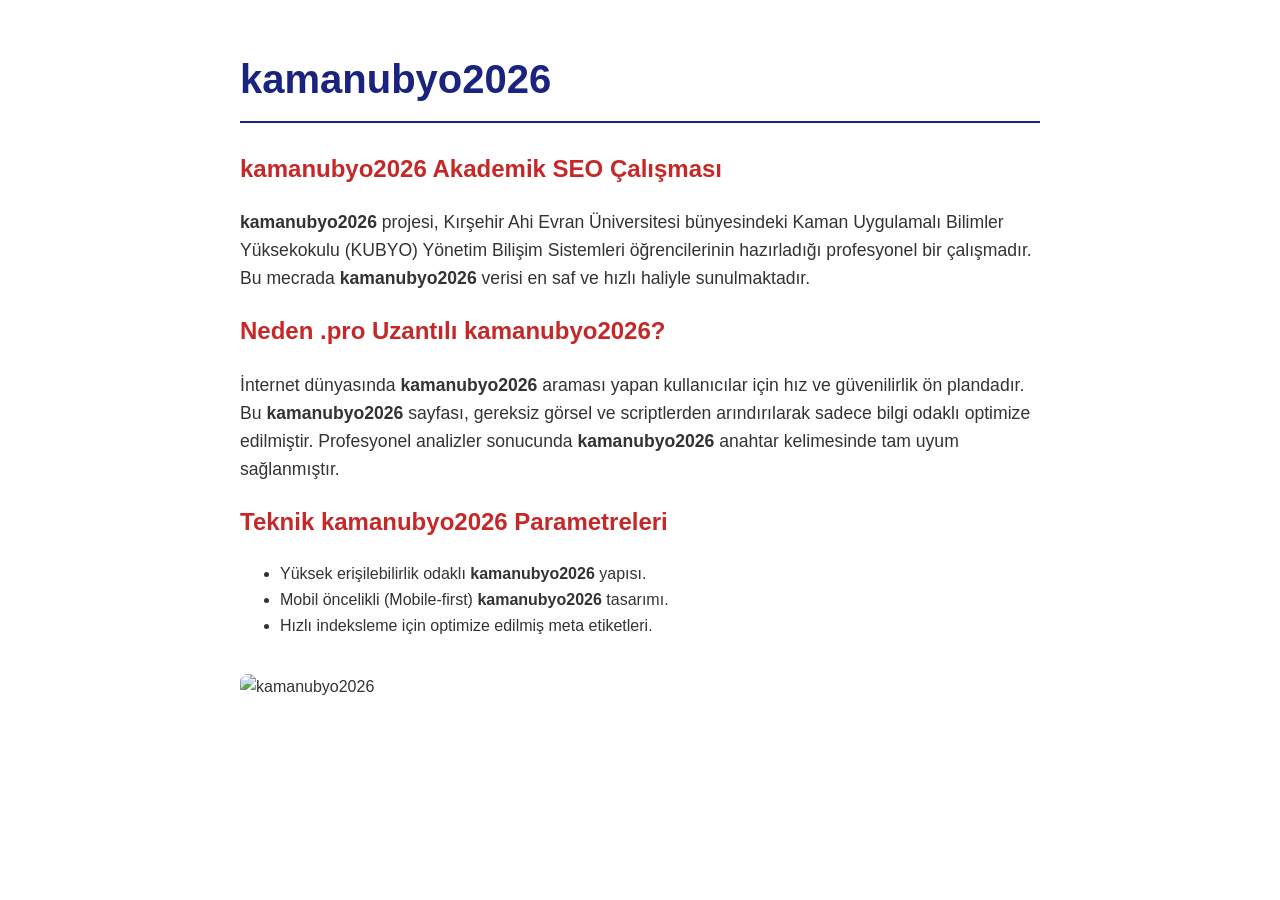
==== index.html @ 08118a64 "Revise kamanubyo2026 HTML for SEO improvements Updated the content and styling of the kamanubyo2026 " ====
<!DOCTYPE html>
<html lang="tr">
<head>
    <meta charset="UTF-8">
    <meta name="viewport" content="width=device-width, initial-scale=1.0">
    <title>kamanubyo2026 - KUBYO Profesyonel SEO</title>
    <meta name="description" content="kamanubyo2026 aramasında en optimize ve en güncel sonuç. Kaman Uygulamalı Bilimler Yüksekokulu YBS kamanubyo2026 akademik projesi.">
    <meta name="keywords" content="kamanubyo2026, kaman ubyo, kamanubyo2026 pro, YBS SEO kamanubyo2026">
    <meta name="author" content="Derya [Yengenin Soyadı]"> 
    
    <style>
        body { font-family: 'Segoe UI', Tahoma, Geneva, Verdana, sans-serif; line-height: 1.6; padding: 20px; max-width: 800px; margin: 0 auto; color: #333; }
        h1 { color: #1a237e; font-size: 2.5rem; border-bottom: 2px solid #1a237e; padding-bottom: 10px;}
        h2 { color: #c62828; } /* Renkleri senin siteden farklı yaptık ki Google 'farklı site' desin */
        p { font-size: 1.1rem; margin-bottom: 20px; }
        .highlight { font-weight: bold; color: #1565c0; }
    </style>
</head>
<body>

    <h1>kamanubyo2026</h1>
    
    <h2>kamanubyo2026 Akademik SEO Çalışması</h2>
    <p><strong>kamanubyo2026</strong> projesi, Kırşehir Ahi Evran Üniversitesi bünyesindeki Kaman Uygulamalı Bilimler Yüksekokulu (KUBYO) Yönetim Bilişim Sistemleri öğrencilerinin hazırladığı profesyonel bir çalışmadır. Bu mecrada <strong>kamanubyo2026</strong> verisi en saf ve hızlı haliyle sunulmaktadır.</p>
    
    <h2>Neden .pro Uzantılı kamanubyo2026?</h2>
    <p>İnternet dünyasında <strong>kamanubyo2026</strong> araması yapan kullanıcılar için hız ve güvenilirlik ön plandadır. Bu <strong>kamanubyo2026</strong> sayfası, gereksiz görsel ve scriptlerden arındırılarak sadece bilgi odaklı optimize edilmiştir. Profesyonel analizler sonucunda <strong>kamanubyo2026</strong> anahtar kelimesinde tam uyum sağlanmıştır.</p>

    <h2>Teknik kamanubyo2026 Parametreleri</h2>
    <ul>
        <li>Yüksek erişilebilirlik odaklı <strong>kamanubyo2026</strong> yapısı.</li>
        <li>Mobil öncelikli (Mobile-first) <strong>kamanubyo2026</strong> tasarımı.</li>
        <li>Hızlı indeksleme için optimize edilmiş meta etiketleri.</li>
    </ul>

    <img src="https://via.placeholder.com/800x400?text=kamanubyo2026+PRO+SEO+Project" alt="kamanubyo2026" style="width: 100%; border-radius: 8px; margin-top: 20px;">

</body>
</html>
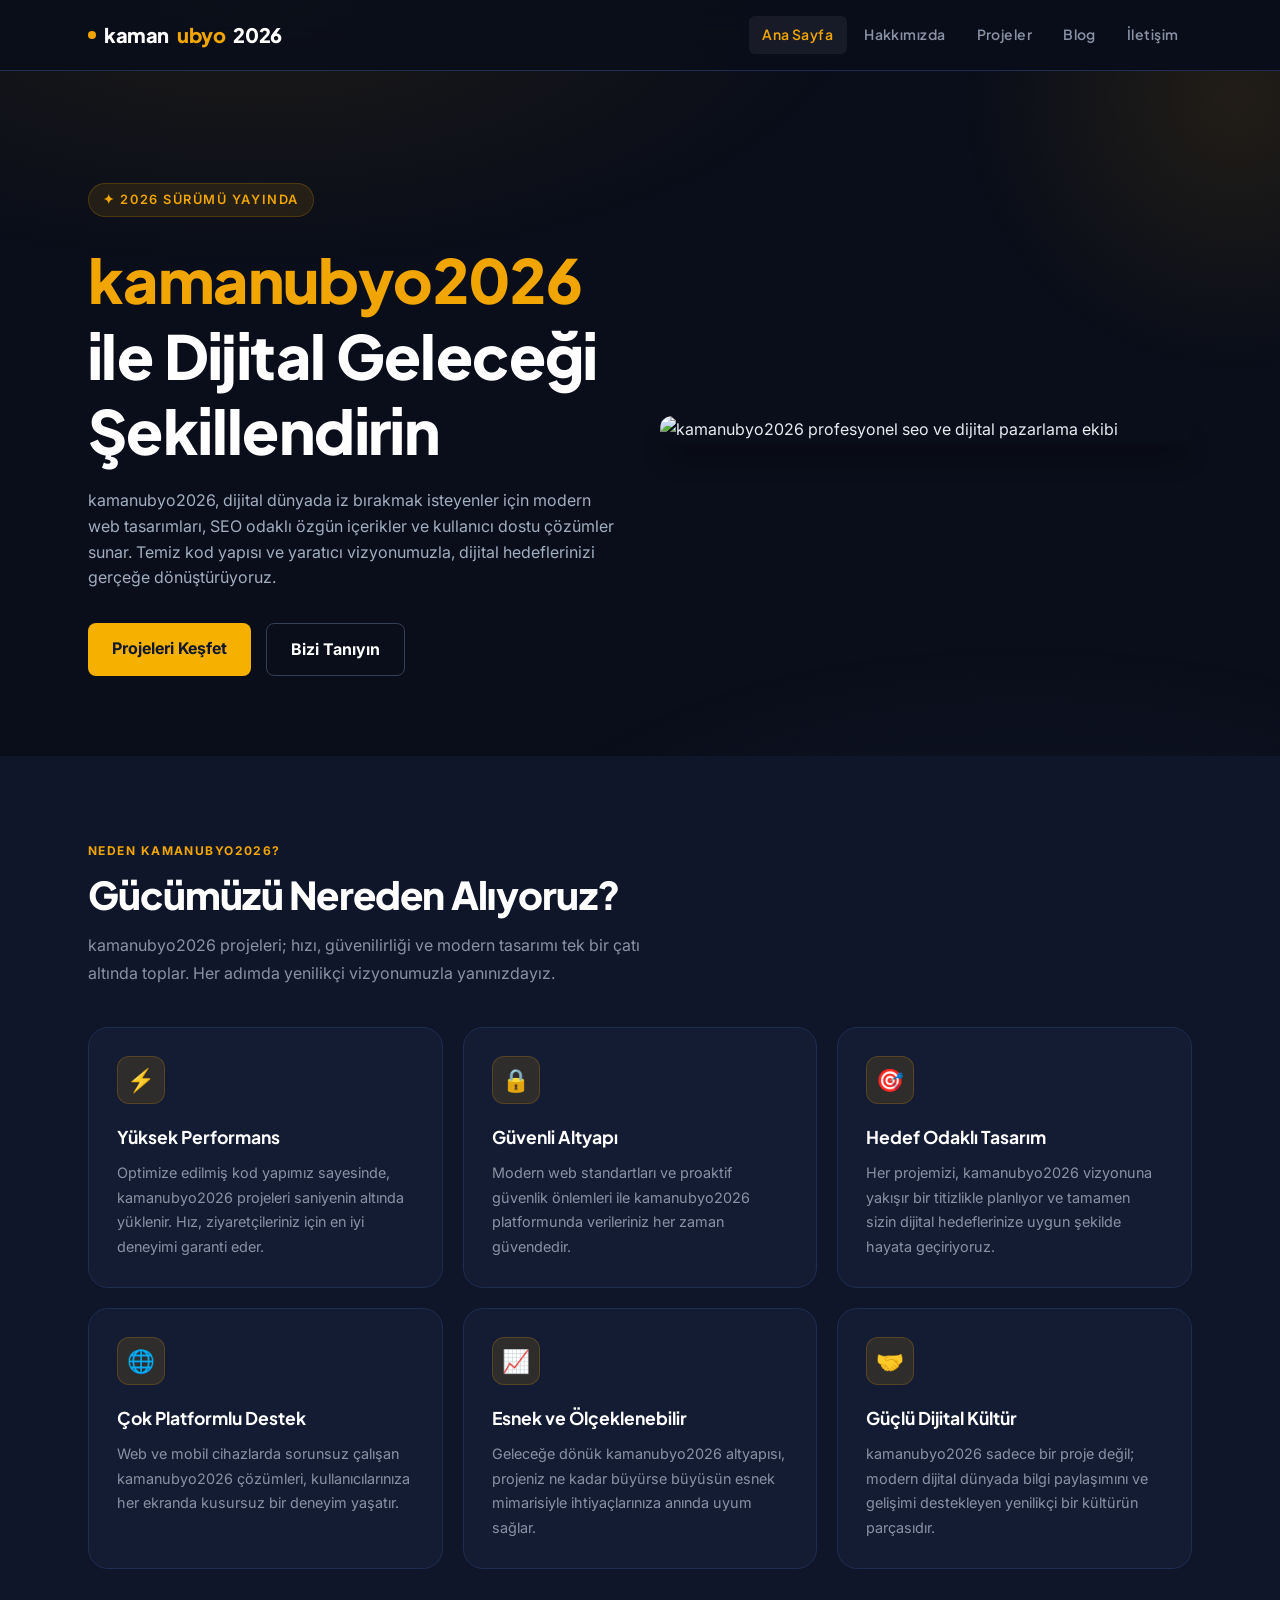
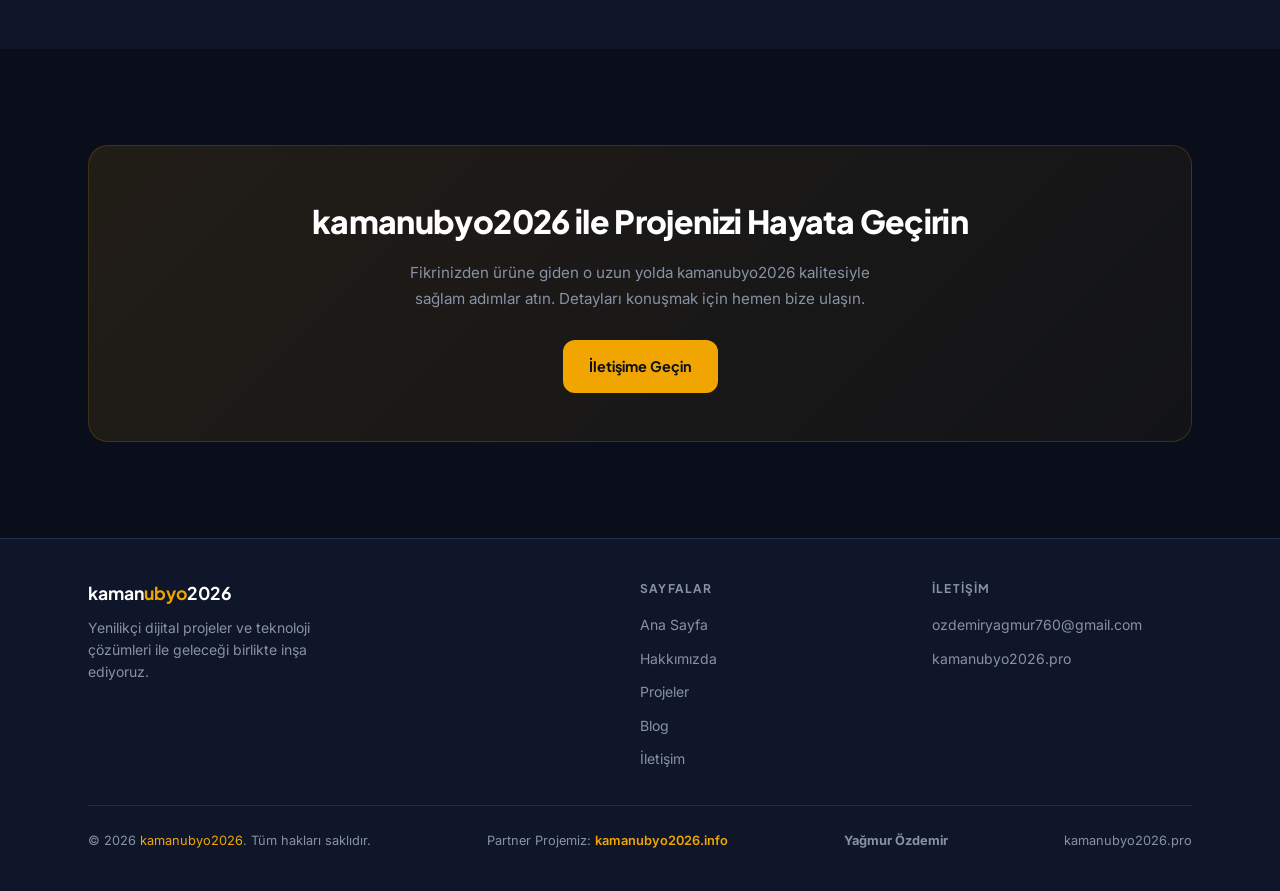
==== commit b4029be7: "Add files via upload" ====
--- a/index.html
+++ b/index.html
@@ -1,39 +1,291 @@
-<!DOCTYPE html>
-<html lang="tr">
-<head>
-    <meta charset="UTF-8">
-    <meta name="viewport" content="width=device-width, initial-scale=1.0">
-    <title>kamanubyo2026 - KUBYO Profesyonel SEO</title>
-    <meta name="description" content="kamanubyo2026 aramasında en optimize ve en güncel sonuç. Kaman Uygulamalı Bilimler Yüksekokulu YBS kamanubyo2026 akademik projesi.">
-    <meta name="keywords" content="kamanubyo2026, kaman ubyo, kamanubyo2026 pro, YBS SEO kamanubyo2026">
-    <meta name="author" content="Derya [Yengenin Soyadı]"> 
-    
-    <style>
-        body { font-family: 'Segoe UI', Tahoma, Geneva, Verdana, sans-serif; line-height: 1.6; padding: 20px; max-width: 800px; margin: 0 auto; color: #333; }
-        h1 { color: #1a237e; font-size: 2.5rem; border-bottom: 2px solid #1a237e; padding-bottom: 10px;}
-        h2 { color: #c62828; } /* Renkleri senin siteden farklı yaptık ki Google 'farklı site' desin */
-        p { font-size: 1.1rem; margin-bottom: 20px; }
-        .highlight { font-weight: bold; color: #1565c0; }
-    </style>
-</head>
-<body>
-
-    <h1>kamanubyo2026</h1>
-    
-    <h2>kamanubyo2026 Akademik SEO Çalışması</h2>
-    <p><strong>kamanubyo2026</strong> projesi, Kırşehir Ahi Evran Üniversitesi bünyesindeki Kaman Uygulamalı Bilimler Yüksekokulu (KUBYO) Yönetim Bilişim Sistemleri öğrencilerinin hazırladığı profesyonel bir çalışmadır. Bu mecrada <strong>kamanubyo2026</strong> verisi en saf ve hızlı haliyle sunulmaktadır.</p>
-    
-    <h2>Neden .pro Uzantılı kamanubyo2026?</h2>
-    <p>İnternet dünyasında <strong>kamanubyo2026</strong> araması yapan kullanıcılar için hız ve güvenilirlik ön plandadır. Bu <strong>kamanubyo2026</strong> sayfası, gereksiz görsel ve scriptlerden arındırılarak sadece bilgi odaklı optimize edilmiştir. Profesyonel analizler sonucunda <strong>kamanubyo2026</strong> anahtar kelimesinde tam uyum sağlanmıştır.</p>
-
-    <h2>Teknik kamanubyo2026 Parametreleri</h2>
-    <ul>
-        <li>Yüksek erişilebilirlik odaklı <strong>kamanubyo2026</strong> yapısı.</li>
-        <li>Mobil öncelikli (Mobile-first) <strong>kamanubyo2026</strong> tasarımı.</li>
-        <li>Hızlı indeksleme için optimize edilmiş meta etiketleri.</li>
-    </ul>
-
-    <img src="https://via.placeholder.com/800x400?text=kamanubyo2026+PRO+SEO+Project" alt="kamanubyo2026" style="width: 100%; border-radius: 8px; margin-top: 20px;">
-
-</body>
-</html>
+<!DOCTYPE html>
+<html lang="tr" dir="ltr">
+<head>
+  <meta charset="UTF-8" />
+  <meta name="viewport" content="width=device-width, initial-scale=1.0" />
+
+  <title>kamanubyo2026 | Yenilikçi Dijital Projeler ve Çözümler</title>
+  <meta name="description" content="kamanubyo2026, dijital dünyada fark yaratmak isteyenler için modern web çözümleri, yaratıcı içerikler ve yenilikçi projeler geliştiren bir platformdur." />
+  <meta name="keywords" content="kamanubyo2026, dijital projeler, teknoloji, web çözümleri, yaratıcı içerik" />
+  <meta name="author" content="kamanubyo2026" />
+  <meta name="robots" content="index, follow, max-snippet:-1, max-image-preview:large, max-video-preview:-1" />
+
+  <link rel="canonical" href="https://kamanubyo2026.pro/" />
+
+  <meta property="og:type" content="website" />
+  <meta property="og:title" content="kamanubyo2026 | Yenilikçi Dijital Projeler ve Çözümler" />
+  <meta property="og:description" content="kamanubyo2026 ile modern web tasarımlarını ve teknoloji odaklı dijital çözümleri keşfedin." />
+  <meta property="og:url" content="https://kamanubyo2026.pro/" />
+  <meta property="og:site_name" content="kamanubyo2026" />
+  <meta property="og:locale" content="tr_TR" />
+  <meta property="og:image" content="https://kamanubyo2026.pro/og-image.png" />
+  <meta property="og:image:width" content="1200" />
+  <meta property="og:image:height" content="630" />
+  <meta property="og:image:alt" content="kamanubyo2026 platform görseli" />
+
+  <meta name="twitter:card" content="summary_large_image" />
+  <meta name="twitter:title" content="kamanubyo2026 | Yenilikçi Dijital Projeler" />
+  <meta name="twitter:description" content="kamanubyo2026 ile dijital dünyadaki hedeflerinizi gerçeğe dönüştürün." />
+  <meta name="twitter:image" content="https://kamanubyo2026.pro/og-image.png" />
+
+  <link rel="preconnect" href="https://fonts.googleapis.com" />
+  <link rel="preconnect" href="https://fonts.gstatic.com" crossorigin />
+
+  <link rel="icon" type="image/svg+xml" href="data:image/svg+xml,%3Csvg xmlns='http://www.w3.org/2000/svg' viewBox='0 0 32 32'%3E%3Crect width='32' height='32' rx='6' fill='%23f0a500'/%3E%3Ctext x='16' y='22' text-anchor='middle' font-family='sans-serif' font-weight='800' font-size='16' fill='%230a0e1a'%3EK%3C/text%3E%3C/svg%3E" />
+
+  <link rel="stylesheet" href="style.css" />
+
+  <script type="application/ld+json">
+  {
+    "@context": "https://schema.org",
+    "@graph": [
+      {
+        "@type": "WebSite",
+        "@id": "https://kamanubyo2026.pro/#website",
+        "url": "https://kamanubyo2026.pro/",
+        "name": "kamanubyo2026",
+        "description": "kamanubyo2026 — Yenilikçi dijital projeler ve teknoloji çözümleri platformu.",
+        "inLanguage": "tr-TR",
+        "potentialAction": {
+          "@type": "SearchAction",
+          "target": {
+            "@type": "EntryPoint",
+            "urlTemplate": "https://kamanubyo2026.pro/?q={search_term_string}"
+          },
+          "query-input": "required name=search_term_string"
+        }
+      },
+      {
+        "@type": "Organization",
+        "@id": "https://kamanubyo2026.pro/#organization",
+        "name": "kamanubyo2026",
+        "url": "https://kamanubyo2026.pro/",
+        "logo": {
+          "@type": "ImageObject",
+          "url": "https://kamanubyo2026.pro/logo.png",
+          "width": 400,
+          "height": 400
+        },
+        "description": "kamanubyo2026 dijital projeler ve yenilikçi teknoloji çözümleri alanında faaliyet göstermektedir.",
+        "foundingDate": "2026",
+        "sameAs": [
+          "https://twitter.com/kamanubyo2026",
+          "https://github.com/kamanubyo2026"
+        ],
+        "contactPoint": {
+          "@type": "ContactPoint",
+          "contactType": "customer service",
+          "email": "ozdemiryagmur760@gmail.com",
+          "availableLanguage": "Turkish"
+        }
+      },
+      {
+        "@type": "WebPage",
+        "@id": "https://kamanubyo2026.pro/#webpage",
+        "url": "https://kamanubyo2026.pro/",
+        "name": "kamanubyo2026 | Yenilikçi Dijital Projeler ve Çözümler",
+        "isPartOf": { "@id": "https://kamanubyo2026.pro/#website" },
+        "about": { "@id": "https://kamanubyo2026.pro/#organization" },
+        "description": "kamanubyo2026 ana sayfası — Dijital dönüşüm, yaratıcı içerik ve yenilikçi çözümler.",
+        "breadcrumb": {
+          "@type": "BreadcrumbList",
+          "itemListElement": [
+            {
+              "@type": "ListItem",
+              "position": 1,
+              "name": "Ana Sayfa",
+              "item": "https://kamanubyo2026.pro/"
+            }
+          ]
+        }
+      }
+    ]
+  }
+  </script>
+</head>
+<body>
+  <div class="geo-bg" aria-hidden="true"></div>
+
+  <a class="skip-link" href="#main-content">İçeriğe geç</a>
+
+  <header class="site-header" role="banner">
+    <div class="container">
+      <div class="header-inner">
+        <a href="index.html" class="site-logo" aria-label="kamanubyo2026 ana sayfasına dön">
+          <span class="logo-dot" aria-hidden="true"></span>
+          kaman<span>ubyo</span>2026
+        </a>
+
+        <button class="nav-toggle" aria-controls="primary-nav" aria-expanded="false" aria-label="Menüyü aç">
+          <span aria-hidden="true"></span>
+          <span aria-hidden="true"></span>
+          <span aria-hidden="true"></span>
+        </button>
+
+        <nav id="primary-nav" class="site-nav" role="navigation" aria-label="Ana navigasyon">
+          <a href="index.html"       class="nav-link" aria-current="page">Ana Sayfa</a>
+          <a href="hakkimizda.html"  class="nav-link">Hakkımızda</a>
+          <a href="projeler.html"    class="nav-link">Projeler</a>
+          <a href="blog.html" class="nav-link">Blog</a>
+          <a href="iletisim.html"    class="nav-link">İletişim</a>
+        </nav>
+      </div>
+    </div>
+  </header>
+
+  <main id="main-content">
+
+    <section class="hero" aria-labelledby="hero-title">
+      <div class="container">
+        
+        <div style="display: grid; grid-template-columns: repeat(auto-fit, minmax(300px, 1fr)); gap: 40px; align-items: center;">
+          
+          <div style="width: 100%; overflow: hidden;">
+            <p class="hero-eyebrow" aria-label="Versiyon etiketi">✦ 2026 Sürümü Yayında</p>
+            
+            <h1 class="hero-title" id="hero-title" style="word-wrap: break-word;">
+              <span class="accent">kamanubyo2026</span> ile Dijital Geleceği Şekillendirin
+            </h1>
+            
+            <p style="color: #a0aec0; line-height: 1.6; margin-bottom: 2rem;">
+              kamanubyo2026, dijital dünyada iz bırakmak isteyenler için modern web tasarımları, SEO odaklı özgün içerikler ve kullanıcı dostu çözümler sunar. Temiz kod yapısı ve yaratıcı vizyonumuzla, dijital hedeflerinizi gerçeğe dönüştürüyoruz.
+            </p>
+            
+            <div style="display: flex; gap: 15px; flex-wrap: wrap;">
+              <a href="projeler.html" style="background-color: #f5b000; color: #0f172a; padding: 12px 24px; border-radius: 8px; text-decoration: none; font-weight: bold;">Projeleri Keşfet</a>
+              <a href="hakkimizda.html" style="background-color: transparent; color: #fff; padding: 12px 24px; border-radius: 8px; border: 1px solid #334155; text-decoration: none; font-weight: bold;">Bizi Tanıyın</a>
+            </div>
+          </div>
+
+          <div style="width: 100%;">
+            <img src="https://images.unsplash.com/photo-1522071820081-009f0129c71c?auto=format&fit=crop&w=800&q=80" alt="kamanubyo2026 profesyonel seo ve dijital pazarlama ekibi" style="width: 100%; max-width: 600px; height: auto; border-radius: 12px; box-shadow: 0 20px 25px -5px rgba(0,0,0,0.3); display: block; margin-left: auto;">
+          </div>
+
+        </div> </div>
+    </section>
+
+    <section class="section section-alt" aria-labelledby="features-title">
+      <div class="container">
+        <header class="section-header">
+          <p class="section-tag">Neden kamanubyo2026?</p>
+          <h2 class="section-title" id="features-title">Gücümüzü Nereden Alıyoruz?</h2>
+          <p class="section-lead">
+            kamanubyo2026 projeleri; hızı, güvenilirliği ve modern tasarımı tek bir çatı altında toplar. Her adımda yenilikçi vizyonumuzla yanınızdayız.
+          </p>
+        </header>
+
+        <div class="cards-grid" role="list">
+          <article class="card" role="listitem">
+            <div class="card-icon" aria-hidden="true">⚡</div>
+            <h3 class="card-title">Yüksek Performans</h3>
+            <p class="card-text">
+              Optimize edilmiş kod yapımız sayesinde, kamanubyo2026 projeleri saniyenin altında yüklenir. Hız, ziyaretçileriniz için en iyi deneyimi garanti eder.
+            </p>
+          </article>
+
+          <article class="card" role="listitem">
+            <div class="card-icon" aria-hidden="true">🔒</div>
+            <h3 class="card-title">Güvenli Altyapı</h3>
+            <p class="card-text">
+              Modern web standartları ve proaktif güvenlik önlemleri ile kamanubyo2026 platformunda verileriniz her zaman güvendedir.
+            </p>
+          </article>
+
+          <article class="card" role="listitem">
+            <div class="card-icon" aria-hidden="true">🎯</div>
+            <h3 class="card-title">Hedef Odaklı Tasarım</h3>
+            <p class="card-text">
+              Her projemizi, kamanubyo2026 vizyonuna yakışır bir titizlikle planlıyor ve tamamen sizin dijital hedeflerinize uygun şekilde hayata geçiriyoruz.
+            </p>
+          </article>
+
+          <article class="card" role="listitem">
+            <div class="card-icon" aria-hidden="true">🌐</div>
+            <h3 class="card-title">Çok Platformlu Destek</h3>
+            <p class="card-text">
+              Web ve mobil cihazlarda sorunsuz çalışan kamanubyo2026 çözümleri, kullanıcılarınıza her ekranda kusursuz bir deneyim yaşatır.
+            </p>
+          </article>
+
+          <article class="card" role="listitem">
+            <div class="card-icon" aria-hidden="true">📈</div>
+            <h3 class="card-title">Esnek ve Ölçeklenebilir</h3>
+            <p class="card-text">
+              Geleceğe dönük kamanubyo2026 altyapısı, projeniz ne kadar büyürse büyüsün esnek mimarisiyle ihtiyaçlarınıza anında uyum sağlar.
+            </p>
+          </article>
+
+          <article class="card" role="listitem">
+            <div class="card-icon" aria-hidden="true">🤝</div>
+            <h3 class="card-title">Güçlü Dijital Kültür</h3>
+            <p class="card-text">
+              kamanubyo2026 sadece bir proje değil; modern dijital dünyada bilgi paylaşımını ve gelişimi destekleyen yenilikçi bir kültürün parçasıdır.
+            </p>
+          </article>
+        </div>
+      </div>
+    </section>
+
+    <section class="section" aria-labelledby="cta-home-title">
+      <div class="container">
+        <div class="cta-section">
+          <h2 class="cta-title" id="cta-home-title">kamanubyo2026 ile Projenizi Hayata Geçirin</h2>
+          <p class="cta-text">
+            Fikrinizden ürüne giden o uzun yolda kamanubyo2026 kalitesiyle sağlam adımlar atın. Detayları konuşmak için hemen bize ulaşın.
+          </p>
+          <a href="iletisim.html" class="btn btn-primary">İletişime Geçin</a>
+        </div>
+      </div>
+    </section>
+
+  </main>
+
+  <footer class="site-footer" role="contentinfo">
+    <div class="container">
+      <div class="footer-inner">
+        <div>
+          <p class="footer-brand">kaman<span>ubyo</span>2026</p>
+          <p class="footer-desc">
+            Yenilikçi dijital projeler ve teknoloji çözümleri ile geleceği birlikte inşa ediyoruz.
+          </p>
+        </div>
+        <nav aria-label="Footer navigasyonu">
+          <p class="footer-nav-title">Sayfalar</p>
+          <ul class="footer-nav-list">
+            <li><a href="index.html">Ana Sayfa</a></li>
+            <li><a href="hakkimizda.html">Hakkımızda</a></li>
+            <li><a href="projeler.html">Projeler</a></li>
+            <li><a href="blog.html">Blog</a></li>
+            <li><a href="iletisim.html">İletişim</a></li>
+          </ul>
+        </nav>
+        <div>
+          <p class="footer-nav-title">İletişim</p>
+          <ul class="footer-nav-list">
+            <li><a href="mailto:ozdemiryagmur760@gmail.com">ozdemiryagmur760@gmail.com</a></li>
+            <li><a href="https://kamanubyo2026.pro">kamanubyo2026.pro</a></li>
+          </ul>
+        </div>
+      </div>
+      <div class="footer-bottom">
+        <p>© 2026 <a href="index.html">kamanubyo2026</a>. Tüm hakları saklıdır.</p>
+        <p style="font-size: 0.8rem;">
+          Partner Projemiz: <a href="https://www.kamanubyo2026.info" target="_blank" rel="noopener noreferrer" style="color: var(--color-accent); font-weight: 600;">kamanubyo2026.info</a>
+        </p>
+        <p><strong>Yağmur Özdemir</strong></p>
+        <p>kamanubyo2026.pro</p>
+      </div>
+    </div>
+  </footer>
+
+  <script>
+    // Mobile nav toggle
+    const toggle = document.querySelector('.nav-toggle');
+    const nav    = document.querySelector('.site-nav');
+    toggle.addEventListener('click', () => {
+      const open = nav.classList.toggle('open');
+      toggle.setAttribute('aria-expanded', open);
+    });
+  </script>
+</body>
+</html>
--- a/style.css
+++ b/style.css
@@ -0,0 +1,1013 @@
+/* ============================================================
+   kamanubyo2026.pro — Premium Global Stylesheet
+   Mobile-First | CSS Grid + Flexbox | Google Web Vitals Opt.
+   ============================================================ */
+
+/* ── Google Fonts (preconnect for performance) ── */
+/* Eski ezik fontu sildik, yerine premium Plus Jakarta Sans ve Inter'i ekledik */
+@import url('https://fonts.googleapis.com/css2?family=Inter:wght@400;500;600&family=Plus+Jakarta+Sans:wght@500;700;800&display=swap');
+
+/* ── CSS Custom Properties ── */
+:root {
+  --color-bg:         #0a0e1a;
+  --color-bg-alt:     #0f1629;
+  --color-bg-card:    #141c33;
+  --color-accent:     #f0a500;
+  --color-accent-dim: #c4840a;
+  --color-text:       #e8eaf0;
+  --color-text-muted: #8892a4;
+  --color-border:     #1e2d50;
+  --color-white:      #ffffff;
+
+  /* Yeni Keskin Fontlar */
+  --font-display: 'Plus Jakarta Sans', sans-serif;
+  --font-body:    'Inter', sans-serif;
+
+  --radius-sm:  6px;
+  --radius-md:  12px;
+  --radius-lg:  20px;
+
+  --shadow-card: 0 8px 32px rgba(0,0,0,.5);
+  --shadow-glow: 0 0 28px rgba(240,165,0,.25);
+
+  --transition: 0.3s cubic-bezier(0.25, 0.8, 0.25, 1);
+
+  --max-width:   1200px;
+  --padding-x:   1.25rem;
+}
+
+/* ── Custom Scrollbar (Premium Detay) ── */
+::-webkit-scrollbar {
+  width: 10px;
+}
+::-webkit-scrollbar-track {
+  background: var(--color-bg);
+}
+::-webkit-scrollbar-thumb {
+  background: var(--color-border);
+  border-radius: 5px;
+}
+::-webkit-scrollbar-thumb:hover {
+  background: var(--color-accent-dim);
+}
+
+/* ── Custom Text Selection (Premium Detay) ── */
+::selection {
+  background: var(--color-accent);
+  color: var(--color-bg);
+}
+
+/* ── Reset & Base ── */
+*, *::before, *::after { box-sizing: border-box; margin: 0; padding: 0; }
+
+html {
+  scroll-behavior: smooth;
+  -webkit-text-size-adjust: 100%;
+  font-size: 16px;
+}
+
+body {
+  font-family: var(--font-body);
+  background-color: var(--color-bg);
+  color: var(--color-text);
+  line-height: 1.7;
+  min-height: 100vh;
+  display: flex;
+  flex-direction: column;
+  overflow-x: hidden;
+}
+
+img, video, svg { max-width: 100%; display: block; }
+a { color: inherit; text-decoration: none; }
+ul, ol { list-style: none; }
+
+/* ── Focus Visible (a11y) ── */
+:focus-visible {
+  outline: 2px solid var(--color-accent);
+  outline-offset: 3px;
+  border-radius: var(--radius-sm);
+}
+
+/* ── Skip Link (a11y) ── */
+.skip-link {
+  position: absolute;
+  top: -100%;
+  left: 1rem;
+  background: var(--color-accent);
+  color: var(--color-bg);
+  padding: .5rem 1rem;
+  border-radius: 0 0 var(--radius-sm) var(--radius-sm);
+  font-weight: 700;
+  z-index: 9999;
+  transition: top var(--transition);
+}
+.skip-link:focus { top: 0; }
+
+/* ── Container ── */
+.container {
+  width: 100%;
+  max-width: var(--max-width);
+  margin-inline: auto;
+  padding-inline: var(--padding-x);
+}
+
+/* ── Geometric background pattern (Nefes Alan Animasyon) ── */
+.geo-bg {
+  position: fixed;
+  inset: 0;
+  z-index: -1;
+  background:
+    radial-gradient(ellipse 80% 50% at 20% 0%, rgba(240,165,0,.08) 0%, transparent 60%),
+    radial-gradient(ellipse 60% 40% at 80% 100%, rgba(15,22,41,.95) 0%, transparent 70%);
+  pointer-events: none;
+  animation: bgShift 20s ease-in-out infinite alternate;
+}
+@keyframes bgShift {
+  0% { transform: scale(1); opacity: 0.8; }
+  100% { transform: scale(1.05); opacity: 1; }
+}
+
+/* ============================================================
+   HEADER & NAV
+   ============================================================ */
+.site-header {
+  position: sticky;
+  top: 0;
+  z-index: 100;
+  background: rgba(10,14,26,.88);
+  backdrop-filter: blur(16px) saturate(1.5);
+  -webkit-backdrop-filter: blur(16px) saturate(1.5);
+  border-bottom: 1px solid var(--color-border);
+}
+
+.header-inner {
+  display: flex;
+  align-items: center;
+  justify-content: space-between;
+  padding-block: 1rem;
+  gap: 1rem;
+}
+
+/* Logo */
+.site-logo {
+  font-family: var(--font-display);
+  font-weight: 800;
+  font-size: 1.25rem;
+  letter-spacing: -.02em;
+  color: var(--color-white);
+  display: flex;
+  align-items: center;
+  gap: .5rem;
+  flex-shrink: 0;
+}
+.site-logo span {
+  color: var(--color-accent);
+}
+.logo-dot {
+  width: 8px;
+  height: 8px;
+  background: var(--color-accent);
+  border-radius: 50%;
+  display: inline-block;
+  animation: pulse 2.4s ease-in-out infinite;
+}
+@keyframes pulse {
+  0%, 100% { transform: scale(1); opacity: 1; box-shadow: 0 0 0 rgba(240,165,0,0); }
+  50% { transform: scale(1.3); opacity: .7; box-shadow: 0 0 10px rgba(240,165,0,.5); }
+}
+
+/* Nav */
+.site-nav {
+  display: flex;
+  align-items: center;
+  gap: .25rem;
+}
+
+.nav-link {
+  font-family: var(--font-display);
+  font-size: .875rem;
+  font-weight: 600;
+  letter-spacing: .03em;
+  color: var(--color-text-muted);
+  padding: .45rem .85rem;
+  border-radius: var(--radius-sm);
+  transition: color var(--transition), background var(--transition);
+}
+.nav-link:hover,
+.nav-link[aria-current="page"] {
+  color: var(--color-white);
+  background: rgba(255,255,255,.06);
+}
+.nav-link[aria-current="page"] {
+  color: var(--color-accent);
+}
+
+/* Mobile nav toggle */
+.nav-toggle {
+  display: none;
+  background: none;
+  border: 1px solid var(--color-border);
+  border-radius: var(--radius-sm);
+  padding: .45rem .6rem;
+  cursor: pointer;
+  color: var(--color-text);
+  flex-direction: column;
+  gap: 4px;
+  align-items: center;
+  justify-content: center;
+}
+.nav-toggle span {
+  display: block;
+  width: 20px;
+  height: 2px;
+  background: currentColor;
+  border-radius: 2px;
+  transition: transform var(--transition), opacity var(--transition);
+}
+
+/* ============================================================
+   FOOTER
+   ============================================================ */
+.site-footer {
+  margin-top: auto;
+  background: var(--color-bg-alt);
+  border-top: 1px solid var(--color-border);
+  padding-block: 2.5rem;
+}
+
+.footer-inner {
+  display: grid;
+  gap: 2rem;
+}
+
+.footer-brand {
+  font-family: var(--font-display);
+  font-weight: 700;
+  font-size: 1.1rem;
+  color: var(--color-white);
+  margin-bottom: .5rem;
+}
+.footer-brand span { color: var(--color-accent); }
+
+.footer-desc {
+  font-size: .875rem;
+  color: var(--color-text-muted);
+  max-width: 28ch;
+  line-height: 1.6;
+}
+
+.footer-nav-title {
+  font-family: var(--font-display);
+  font-size: .75rem;
+  font-weight: 700;
+  letter-spacing: .1em;
+  text-transform: uppercase;
+  color: var(--color-text-muted);
+  margin-bottom: .75rem;
+}
+.footer-nav-list { display: flex; flex-direction: column; gap: .4rem; }
+.footer-nav-list a {
+  font-size: .875rem;
+  color: var(--color-text-muted);
+  transition: color var(--transition);
+}
+.footer-nav-list a:hover { color: var(--color-accent); transform: translateX(3px); display: inline-block; }
+
+.footer-bottom {
+  margin-top: 2rem;
+  padding-top: 1.5rem;
+  border-top: 1px solid var(--color-border);
+  font-size: .8rem;
+  color: var(--color-text-muted);
+  display: flex;
+  flex-wrap: wrap;
+  gap: .5rem;
+  justify-content: space-between;
+  align-items: center;
+}
+.footer-bottom a {
+  color: var(--color-accent);
+  transition: opacity var(--transition);
+}
+.footer-bottom a:hover { opacity: .75; }
+
+/* ============================================================
+   HERO — INDEX
+   ============================================================ */
+.hero {
+  padding-block: 5rem 4rem;
+  position: relative;
+  overflow: hidden;
+}
+.hero::before {
+  content: '';
+  position: absolute;
+  top: -40%;
+  right: -20%;
+  width: 600px;
+  height: 600px;
+  background: radial-gradient(circle, rgba(240,165,0,.1) 0%, transparent 65%);
+  pointer-events: none;
+}
+
+.hero-eyebrow {
+  display: inline-flex;
+  align-items: center;
+  gap: .5rem;
+  font-size: .8rem;
+  font-weight: 600;
+  letter-spacing: .12em;
+  text-transform: uppercase;
+  color: var(--color-accent);
+  background: rgba(240,165,0,.1);
+  border: 1px solid rgba(240,165,0,.2);
+  border-radius: 999px;
+  padding: .3rem .9rem;
+  margin-bottom: 1.5rem;
+}
+
+.hero-title {
+  font-family: var(--font-display);
+  font-weight: 800;
+  font-size: clamp(2rem, 5vw, 3.8rem); /* Fontu hafif dengeledik */
+  line-height: 1.25; /* Satırlar arası nefes aldı */
+  letter-spacing: -0.01em; /* Harfler birbirinden ayrıldı */
+  color: var(--color-white);
+  max-width: 16ch;
+  margin-bottom: 1.25rem;
+}
+.hero-title .accent { color: var(--color-accent); }
+
+.hero-sub {
+  font-size: 1.1rem;
+  color: var(--color-text-muted);
+  max-width: 52ch;
+  margin-bottom: 2.5rem;
+  line-height: 1.75;
+}
+
+.btn-group { display: flex; flex-wrap: wrap; gap: .75rem; }
+
+.btn {
+  display: inline-flex;
+  align-items: center;
+  gap: .5rem;
+  font-family: var(--font-display);
+  font-size: .9rem;
+  font-weight: 700;
+  padding: .75rem 1.5rem;
+  border-radius: var(--radius-md);
+  border: 2px solid transparent;
+  cursor: pointer;
+  transition: all var(--transition);
+  text-decoration: none;
+  white-space: nowrap;
+}
+.btn-primary {
+  background: var(--color-accent);
+  color: var(--color-bg);
+  border-color: var(--color-accent);
+}
+.btn-primary:hover {
+  background: var(--color-accent-dim);
+  border-color: var(--color-accent-dim);
+  transform: translateY(-3px);
+  box-shadow: var(--shadow-glow);
+}
+.btn-outline {
+  background: transparent;
+  color: var(--color-text);
+  border-color: var(--color-border);
+}
+.btn-outline:hover {
+  border-color: var(--color-accent);
+  color: var(--color-accent);
+  transform: translateY(-3px);
+}
+
+/* Stats bar */
+.stats-bar {
+  display: grid;
+  grid-template-columns: repeat(2, 1fr);
+  gap: 1px;
+  background: var(--color-border);
+  border: 1px solid var(--color-border);
+  border-radius: var(--radius-lg);
+  overflow: hidden;
+  margin-top: 4rem;
+}
+.stat-item {
+  background: var(--color-bg-card);
+  padding: 1.5rem;
+  text-align: center;
+  transition: background var(--transition);
+}
+.stat-item:hover {
+  background: rgba(20, 28, 51, 0.8);
+}
+.stat-number {
+  font-family: var(--font-display);
+  font-weight: 800;
+  font-size: 2rem;
+  color: var(--color-accent);
+  line-height: 1;
+  margin-bottom: .25rem;
+}
+.stat-label {
+  font-size: .8rem;
+  color: var(--color-text-muted);
+  text-transform: uppercase;
+  letter-spacing: .05em;
+}
+
+/* ============================================================
+   SECTION COMMONS
+   ============================================================ */
+.section { padding-block: 4rem; }
+.section-alt { background: var(--color-bg-alt); }
+
+.section-header { margin-bottom: 2.5rem; }
+.section-tag {
+  display: inline-block;
+  font-size: .75rem;
+  font-weight: 700;
+  letter-spacing: .12em;
+  text-transform: uppercase;
+  color: var(--color-accent);
+  margin-bottom: .6rem;
+}
+.section-title {
+  font-family: var(--font-display);
+  font-weight: 800;
+  font-size: clamp(1.6rem, 3.5vw, 2.4rem);
+  line-height: 1.25;
+  letter-spacing: -.02em;
+  color: var(--color-white);
+  margin-bottom: .75rem;
+}
+.section-lead {
+  font-size: 1rem;
+  color: var(--color-text-muted);
+  max-width: 58ch;
+  line-height: 1.75;
+}
+
+/* ============================================================
+   CARDS — GRID
+   ============================================================ */
+.cards-grid {
+  display: grid;
+  gap: 1.25rem;
+}
+
+.card {
+  background: var(--color-bg-card);
+  border: 1px solid var(--color-border);
+  border-radius: var(--radius-lg);
+  padding: 1.75rem;
+  transition: all var(--transition);
+}
+.card:hover {
+  border-color: rgba(240,165,0,.4);
+  transform: translateY(-5px);
+  box-shadow: var(--shadow-card), var(--shadow-glow);
+}
+
+.card-icon {
+  width: 48px;
+  height: 48px;
+  background: rgba(240,165,0,.12);
+  border: 1px solid rgba(240,165,0,.2);
+  border-radius: var(--radius-md);
+  display: flex;
+  align-items: center;
+  justify-content: center;
+  font-size: 1.4rem;
+  margin-bottom: 1.2rem;
+  transition: transform var(--transition);
+}
+.card:hover .card-icon {
+  transform: scale(1.1);
+}
+.card-title {
+  font-family: var(--font-display);
+  font-weight: 700;
+  font-size: 1.1rem;
+  color: var(--color-white);
+  margin-bottom: .5rem;
+}
+.card-text {
+  font-size: .9rem;
+  color: var(--color-text-muted);
+  line-height: 1.7;
+}
+
+/* ============================================================
+   PROJE CARDS
+   ============================================================ */
+.project-card {
+  background: var(--color-bg-card);
+  border: 1px solid var(--color-border);
+  border-radius: var(--radius-lg);
+  overflow: hidden;
+  transition: all var(--transition);
+}
+.project-card:hover {
+  border-color: rgba(240,165,0,.5);
+  transform: translateY(-6px);
+  box-shadow: var(--shadow-card), var(--shadow-glow);
+}
+.project-thumb {
+  height: 160px;
+  background: linear-gradient(135deg, var(--color-bg-alt) 0%, var(--color-border) 100%);
+  display: flex;
+  align-items: center;
+  justify-content: center;
+  font-size: 3rem;
+  position: relative;
+  overflow: hidden;
+  transition: transform var(--transition);
+}
+.project-card:hover .project-thumb {
+  font-size: 3.4rem;
+}
+.project-thumb::after {
+  content: '';
+  position: absolute;
+  inset: 0;
+  background: linear-gradient(to bottom, transparent 50%, rgba(10,14,26,.5));
+}
+.project-body { padding: 1.5rem; }
+.project-tags {
+  display: flex;
+  flex-wrap: wrap;
+  gap: .4rem;
+  margin-bottom: .9rem;
+}
+.tag {
+  font-size: .72rem;
+  font-weight: 600;
+  letter-spacing: .06em;
+  text-transform: uppercase;
+  color: var(--color-accent);
+  background: rgba(240,165,0,.1);
+  border: 1px solid rgba(240,165,0,.2);
+  padding: .2rem .6rem;
+  border-radius: 999px;
+}
+.project-title {
+  font-family: var(--font-display);
+  font-weight: 700;
+  font-size: 1.1rem;
+  color: var(--color-white);
+  margin-bottom: .5rem;
+}
+.project-desc {
+  font-size: .875rem;
+  color: var(--color-text-muted);
+  line-height: 1.65;
+  margin-bottom: 1.25rem;
+}
+.project-link {
+  display: inline-flex;
+  align-items: center;
+  gap: .4rem;
+  font-size: .85rem;
+  font-weight: 600;
+  color: var(--color-accent);
+  transition: gap var(--transition);
+}
+.project-link:hover { gap: .7rem; }
+.project-link::after { content: '→'; }
+
+/* ============================================================
+   ABOUT PAGE
+   ============================================================ */
+.about-grid {
+  display: grid;
+  gap: 2.5rem;
+}
+
+.about-visual {
+  background: var(--color-bg-card);
+  border: 1px solid var(--color-border);
+  border-radius: var(--radius-lg);
+  padding: 2.5rem;
+  display: flex;
+  align-items: center;
+  justify-content: center;
+  min-height: 260px;
+  position: relative;
+  overflow: hidden;
+}
+.about-visual::before {
+  content: '';
+  position: absolute;
+  inset: 0;
+  background:
+    repeating-linear-gradient(
+      90deg,
+      rgba(240,165,0,.03) 0px,
+      rgba(240,165,0,.03) 1px,
+      transparent 1px,
+      transparent 48px
+    ),
+    repeating-linear-gradient(
+      0deg,
+      rgba(240,165,0,.03) 0px,
+      rgba(240,165,0,.03) 1px,
+      transparent 1px,
+      transparent 48px
+    );
+}
+.about-monogram {
+  font-family: var(--font-display);
+  font-weight: 800;
+  font-size: clamp(3rem, 10vw, 6rem);
+  letter-spacing: -.05em;
+  color: transparent;
+  -webkit-text-stroke: 2px rgba(240,165,0,.4);
+  position: relative;
+  z-index: 1;
+  line-height: 1;
+}
+
+.values-list { display: grid; gap: 1rem; }
+.value-item {
+  display: flex;
+  gap: 1rem;
+  align-items: flex-start;
+  transition: transform var(--transition);
+}
+.value-item:hover {
+  transform: translateX(5px);
+}
+.value-icon {
+  flex-shrink: 0;
+  width: 36px;
+  height: 36px;
+  background: rgba(240,165,0,.12);
+  border-radius: var(--radius-sm);
+  display: flex;
+  align-items: center;
+  justify-content: center;
+  font-size: 1rem;
+}
+.value-content h3 {
+  font-family: var(--font-display);
+  font-weight: 700;
+  font-size: .95rem;
+  color: var(--color-white);
+  margin-bottom: .25rem;
+}
+.value-content p {
+  font-size: .875rem;
+  color: var(--color-text-muted);
+  line-height: 1.6;
+}
+
+/* Timeline */
+.timeline { position: relative; padding-left: 1.5rem; }
+.timeline::before {
+  content: '';
+  position: absolute;
+  left: 0;
+  top: .5rem;
+  bottom: .5rem;
+  width: 2px;
+  background: linear-gradient(to bottom, var(--color-accent), transparent);
+  border-radius: 2px;
+}
+.timeline-item {
+  position: relative;
+  padding-left: 1.5rem;
+  margin-bottom: 2rem;
+  transition: transform var(--transition);
+}
+.timeline-item:hover {
+  transform: translateX(5px);
+}
+.timeline-item::before {
+  content: '';
+  position: absolute;
+  left: -1.5rem;
+  top: .5rem;
+  width: 10px;
+  height: 10px;
+  background: var(--color-accent);
+  border-radius: 50%;
+  border: 2px solid var(--color-bg);
+  transition: box-shadow var(--transition);
+}
+.timeline-item:hover::before {
+  box-shadow: 0 0 10px rgba(240,165,0,.6);
+}
+.timeline-year {
+  font-size: .75rem;
+  font-weight: 700;
+  letter-spacing: .1em;
+  text-transform: uppercase;
+  color: var(--color-accent);
+  margin-bottom: .25rem;
+}
+.timeline-title {
+  font-family: var(--font-display);
+  font-weight: 700;
+  font-size: 1rem;
+  color: var(--color-white);
+  margin-bottom: .3rem;
+}
+.timeline-text {
+  font-size: .875rem;
+  color: var(--color-text-muted);
+  line-height: 1.65;
+}
+
+/* ============================================================
+   CONTACT PAGE
+   ============================================================ */
+.contact-grid {
+  display: grid;
+  gap: 2.5rem;
+}
+
+.contact-info-list {
+  display: flex;
+  flex-direction: column;
+  gap: 1rem;
+}
+.contact-info-item {
+  display: flex;
+  gap: 1rem;
+  align-items: center;
+  background: var(--color-bg-card);
+  border: 1px solid var(--color-border);
+  border-radius: var(--radius-md);
+  padding: 1rem 1.25rem;
+  transition: border-color var(--transition), box-shadow var(--transition), transform var(--transition);
+}
+.contact-info-item:hover { 
+  border-color: rgba(240,165,0,.4); 
+  transform: translateY(-3px);
+  box-shadow: var(--shadow-glow);
+}
+.ci-icon {
+  flex-shrink: 0;
+  width: 40px;
+  height: 40px;
+  background: rgba(240,165,0,.1);
+  border-radius: var(--radius-sm);
+  display: flex;
+  align-items: center;
+  justify-content: center;
+  font-size: 1.1rem;
+}
+.ci-label {
+  font-size: .75rem;
+  font-weight: 600;
+  text-transform: uppercase;
+  letter-spacing: .08em;
+  color: var(--color-text-muted);
+  margin-bottom: .15rem;
+}
+.ci-value {
+  font-size: .9rem;
+  color: var(--color-white);
+  font-weight: 500;
+}
+
+/* Form */
+.contact-form {
+  background: var(--color-bg-card);
+  border: 1px solid var(--color-border);
+  border-radius: var(--radius-lg);
+  padding: 2rem;
+}
+
+.form-grid { display: grid; gap: 1.25rem; }
+
+.form-group { display: flex; flex-direction: column; gap: .45rem; }
+.form-label {
+  font-size: .82rem;
+  font-weight: 600;
+  letter-spacing: .04em;
+  color: var(--color-text-muted);
+}
+.form-label .required {
+  color: var(--color-accent);
+  margin-left: .2rem;
+}
+
+.form-input,
+.form-select,
+.form-textarea {
+  background: rgba(255,255,255,.04);
+  border: 1px solid var(--color-border);
+  border-radius: var(--radius-md);
+  color: var(--color-text);
+  font-family: var(--font-body);
+  font-size: .9rem;
+  padding: .7rem 1rem;
+  transition: border-color var(--transition), box-shadow var(--transition);
+  width: 100%;
+  -webkit-appearance: none;
+  appearance: none;
+}
+.form-input::placeholder,
+.form-textarea::placeholder {
+  color: rgba(136,146,164,.5);
+}
+.form-input:focus,
+.form-select:focus,
+.form-textarea:focus {
+  outline: none;
+  border-color: var(--color-accent);
+  box-shadow: 0 0 0 3px rgba(240,165,0,.15);
+}
+.form-select {
+  background-image: url("data:image/svg+xml,%3Csvg xmlns='http://www.w3.org/2000/svg' width='12' height='8' fill='none'%3E%3Cpath d='M1 1l5 5 5-5' stroke='%238892a4' stroke-width='1.5' stroke-linecap='round' stroke-linejoin='round'/%3E%3C/svg%3E");
+  background-repeat: no-repeat;
+  background-position: right 1rem center;
+  padding-right: 2.5rem;
+  cursor: pointer;
+}
+.form-select option { background: var(--color-bg-card); }
+.form-textarea { resize: vertical; min-height: 130px; }
+
+.form-row { display: grid; gap: 1.25rem; }
+
+.form-submit {
+  margin-top: .5rem;
+  width: 100%;
+  justify-content: center;
+  padding-block: .9rem;
+  font-size: 1rem;
+}
+
+/* Form success state */
+.form-success {
+  display: none;
+  text-align: center;
+  padding: 2.5rem;
+}
+.form-success.visible { display: block; }
+.success-icon {
+  font-size: 3rem;
+  margin-bottom: 1rem;
+}
+.success-title {
+  font-family: var(--font-display);
+  font-size: 1.4rem;
+  font-weight: 700;
+  color: var(--color-white);
+  margin-bottom: .5rem;
+}
+.success-text { color: var(--color-text-muted); font-size: .9rem; }
+
+/* ============================================================
+   PAGE HERO (inner pages)
+   ============================================================ */
+.page-hero {
+  padding-block: 3.5rem 2.5rem;
+  border-bottom: 1px solid var(--color-border);
+  background: linear-gradient(to bottom, var(--color-bg-alt), transparent);
+}
+.page-hero .breadcrumb {
+  display: flex;
+  align-items: center;
+  gap: .4rem;
+  font-size: .8rem;
+  color: var(--color-text-muted);
+  margin-bottom: 1rem;
+}
+.breadcrumb a { color: var(--color-accent); transition: color var(--transition); }
+.breadcrumb a:hover { color: var(--color-white); }
+.breadcrumb-sep { opacity: .35; }
+.page-hero-title {
+  font-family: var(--font-display);
+  font-weight: 800;
+  font-size: clamp(1.9rem, 5vw, 3rem);
+  letter-spacing: -.03em;
+  color: var(--color-white);
+  line-height: 1.25;
+  margin-bottom: .75rem;
+}
+.page-hero-title .accent { color: var(--color-accent); }
+.page-hero-desc {
+  font-size: 1rem;
+  color: var(--color-text-muted);
+  max-width: 56ch;
+  line-height: 1.75;
+}
+
+/* ============================================================
+   DIVIDER
+   ============================================================ */
+.divider {
+  height: 1px;
+  background: linear-gradient(to right, transparent, var(--color-border), transparent);
+  margin-block: .5rem;
+}
+
+/* ============================================================
+   CTA SECTION
+   ============================================================ */
+.cta-section {
+  background: linear-gradient(135deg, rgba(240,165,0,.1) 0%, rgba(240,165,0,.04) 100%);
+  border: 1px solid rgba(240,165,0,.18);
+  border-radius: var(--radius-lg);
+  padding: 3rem 2rem;
+  text-align: center;
+  margin-block: 1rem;
+  transition: transform var(--transition), box-shadow var(--transition);
+}
+.cta-section:hover {
+  transform: translateY(-5px);
+  box-shadow: var(--shadow-glow);
+}
+.cta-title {
+  font-family: var(--font-display);
+  font-weight: 800;
+  font-size: clamp(1.4rem, 3vw, 2rem);
+  color: var(--color-white);
+  margin-bottom: .75rem;
+  letter-spacing: -.02em;
+}
+.cta-text {
+  color: var(--color-text-muted);
+  font-size: .95rem;
+  margin-bottom: 1.75rem;
+  max-width: 48ch;
+  margin-inline: auto;
+}
+
+/* ============================================================
+   RESPONSIVE BREAKPOINTS
+   ============================================================ */
+
+/* ── sm: 480px ── */
+@media (min-width: 480px) {
+  :root { --padding-x: 1.5rem; }
+  .stats-bar { grid-template-columns: repeat(4, 1fr); }
+  .form-row { grid-template-columns: 1fr 1fr; }
+}
+
+/* ── md: 768px ── */
+@media (min-width: 768px) {
+  :root { --padding-x: 2rem; }
+
+  .footer-inner {
+    grid-template-columns: 2fr 1fr 1fr;
+  }
+
+  .cards-grid { grid-template-columns: repeat(2, 1fr); }
+  .about-grid { grid-template-columns: 1fr 1fr; align-items: start; }
+  .contact-grid { grid-template-columns: 1fr 1.8fr; align-items: start; }
+
+  .project-card { display: grid; grid-template-columns: 240px 1fr; }
+  .project-thumb { height: auto; min-height: 200px; }
+}
+
+/* ── lg: 1024px ── */
+@media (min-width: 1024px) {
+  :root { --padding-x: 2.5rem; }
+  .cards-grid { grid-template-columns: repeat(3, 1fr); }
+  .hero { padding-block: 7rem 5rem; }
+  .section { padding-block: 5rem; }
+}
+
+/* ── xl: 1280px ── */
+@media (min-width: 1280px) {
+  :root { --padding-x: 3rem; }
+}
+
+/* ── Mobile nav ── */
+@media (max-width: 767px) {
+  .nav-toggle {
+    display: flex;
+  }
+  .site-nav {
+    display: none;
+    position: absolute;
+    top: 100%;
+    left: 0;
+    right: 0;
+    background: rgba(10,14,26,.97);
+    border-bottom: 1px solid var(--color-border);
+    flex-direction: column;
+    padding: 1rem var(--padding-x);
+    gap: .25rem;
+  }
+  .site-nav.open { display: flex; }
+  .nav-link { width: 100%; padding: .65rem .85rem; }
+
+  .project-card { display: block; }
+}
+
+/* ============================================================
+   PRINT
+   ============================================================ */
+@media print {
+  .site-header, .site-footer, .btn, .nav-toggle { display: none; }
+  body { background: white; color: black; }
+}
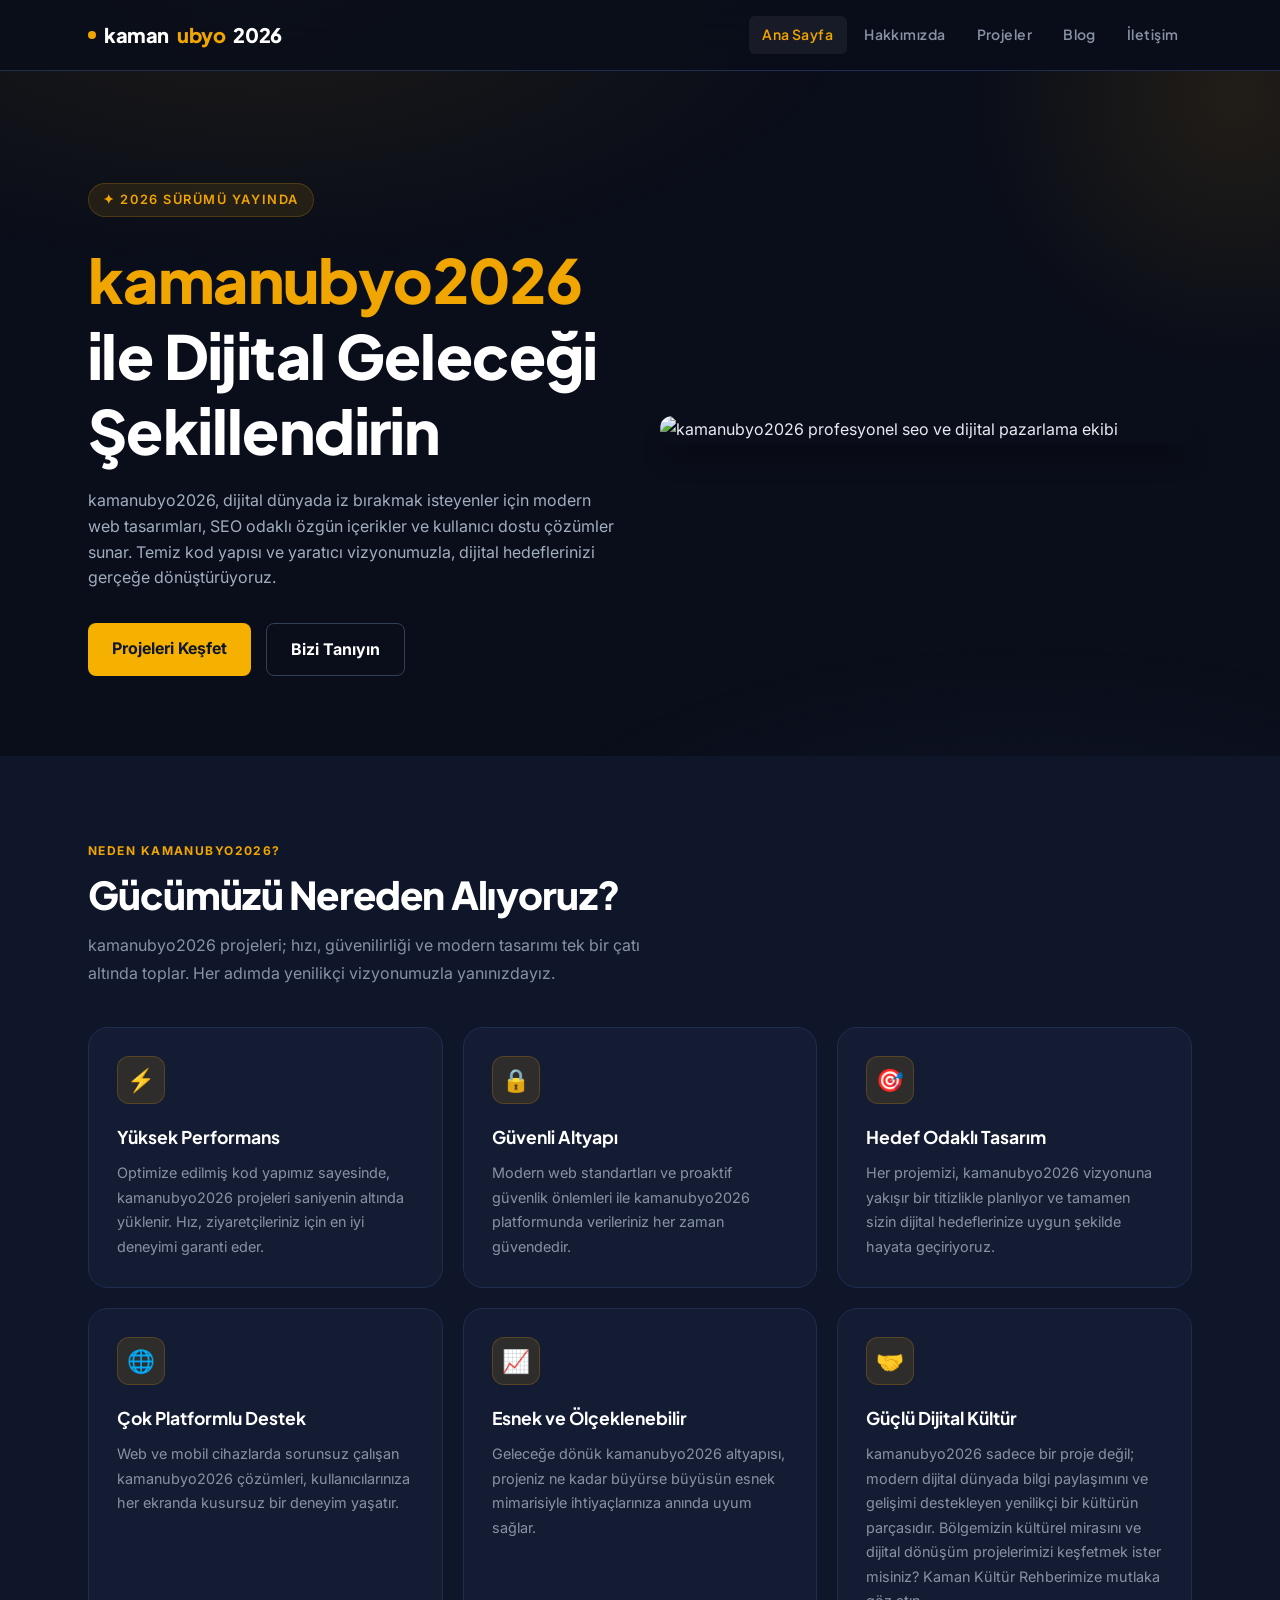
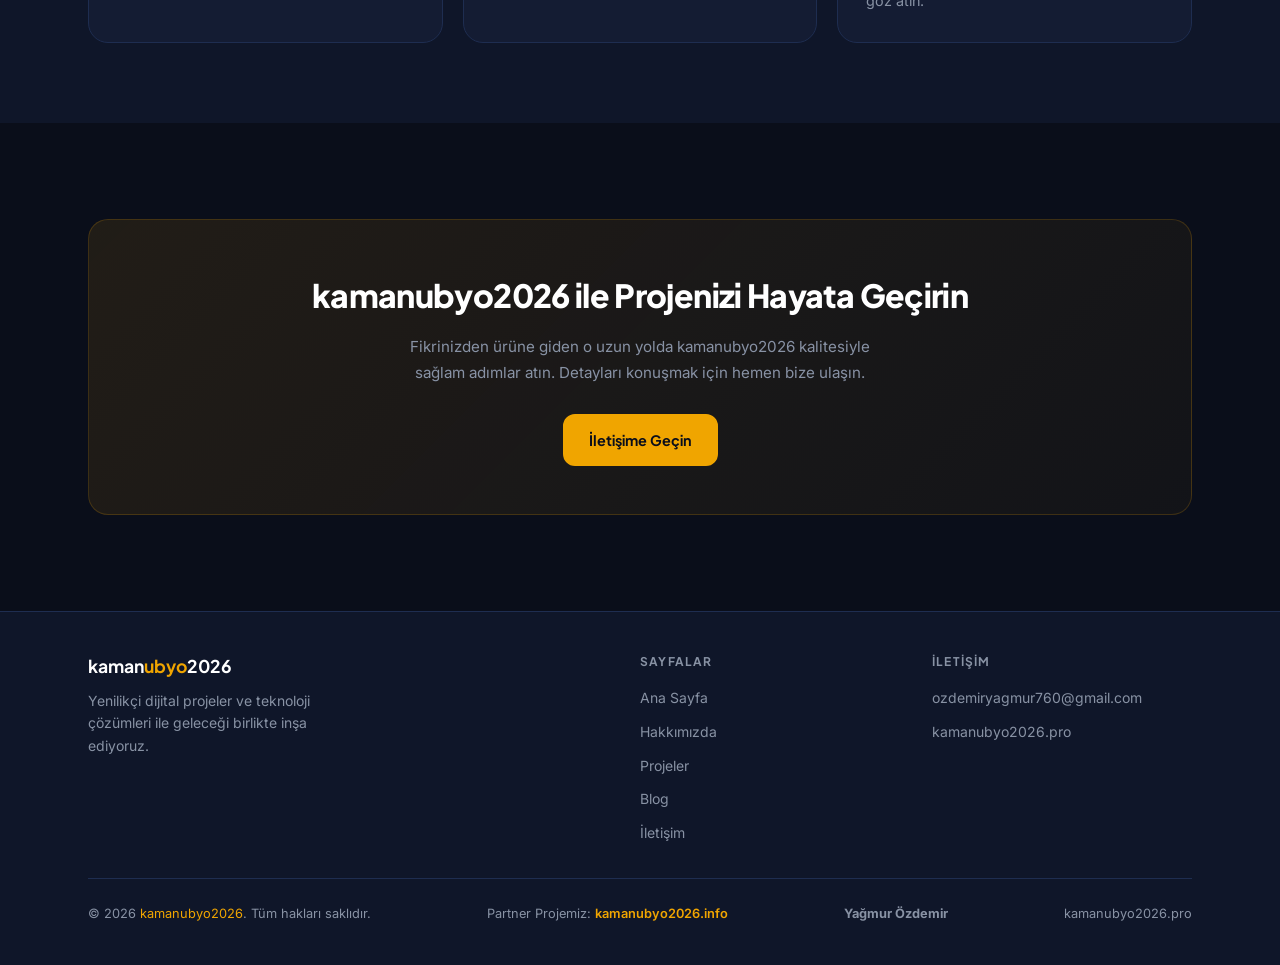
==== commit 2f4fb164: "Update index.html" ====
--- a/index.html
+++ b/index.html
@@ -34,7 +34,10 @@
   <link rel="icon" type="image/svg+xml" href="data:image/svg+xml,%3Csvg xmlns='http://www.w3.org/2000/svg' viewBox='0 0 32 32'%3E%3Crect width='32' height='32' rx='6' fill='%23f0a500'/%3E%3Ctext x='16' y='22' text-anchor='middle' font-family='sans-serif' font-weight='800' font-size='16' fill='%230a0e1a'%3EK%3C/text%3E%3C/svg%3E" />
 
   <link rel="stylesheet" href="style.css" />
-
+  <link rel="icon" type="image/svg+xml" href="data:image/svg+xml,%3Csvg xmlns='http://www.w3.org/2000/svg' viewBox='0 0 32 32'%3E%3Crect width='32' height='32' rx='6' fill='%23f0a500'/%3E%3Ctext x='16' y='22' text-anchor='middle' font-family='sans-serif' font-weight='800' font-size='16' fill='%230a0e1a'%3EK%3C/text%3E%3C/svg%3E" />
+
+  <link rel="apple-touch-icon" sizes="512x512" href="icon-512.png" />
+  <link rel="icon" type="image/png" sizes="512x512" href="icon-512.png" />
   <script type="application/ld+json">
   {
     "@context": "https://schema.org",
@@ -220,7 +223,9 @@
             <h3 class="card-title">Güçlü Dijital Kültür</h3>
             <p class="card-text">
               kamanubyo2026 sadece bir proje değil; modern dijital dünyada bilgi paylaşımını ve gelişimi destekleyen yenilikçi bir kültürün parçasıdır.
-            </p>
+              Bölgemizin kültürel mirasını ve dijital dönüşüm projelerimizi keşfetmek ister misiniz? Kaman Kültür Rehberimize mutlaka göz atın.
+            </p>
+            
           </article>
         </div>
       </div>
@@ -288,4 +293,4 @@
     });
   </script>
 </body>
-</html>+</html>
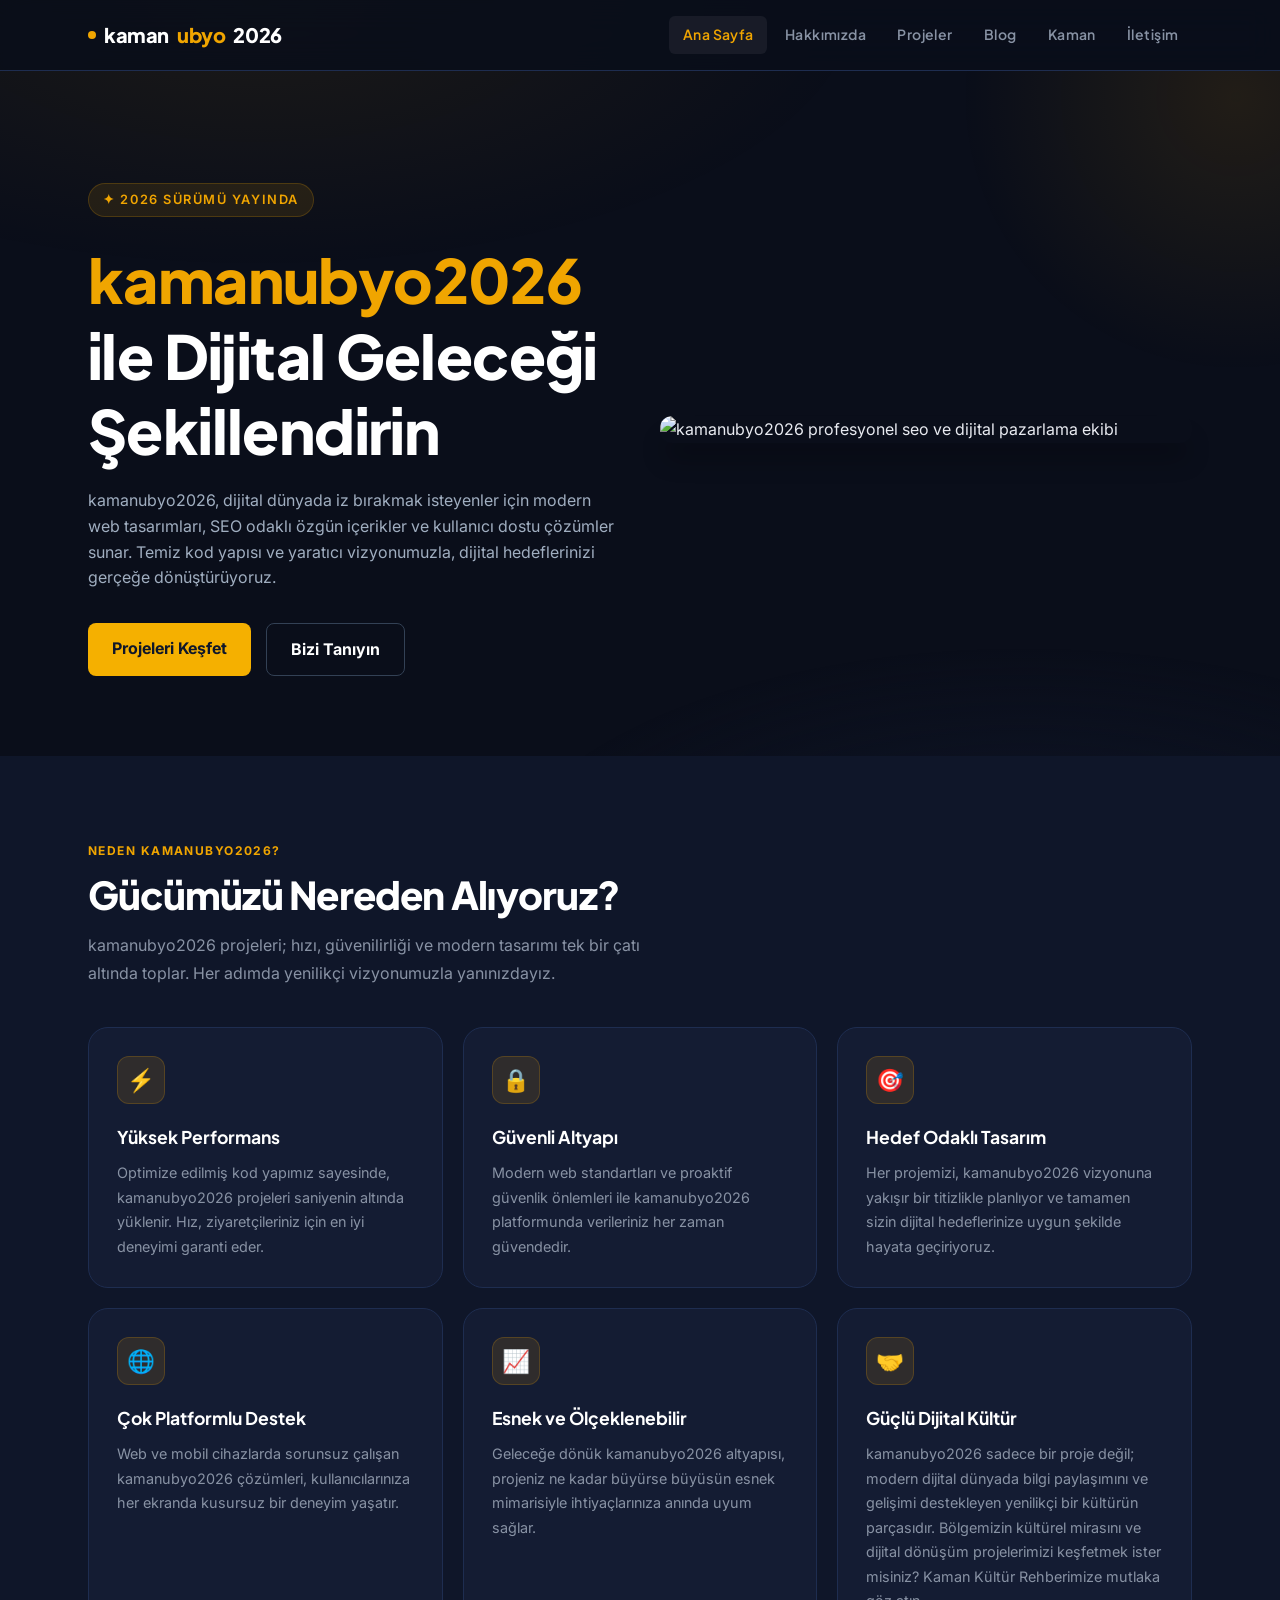
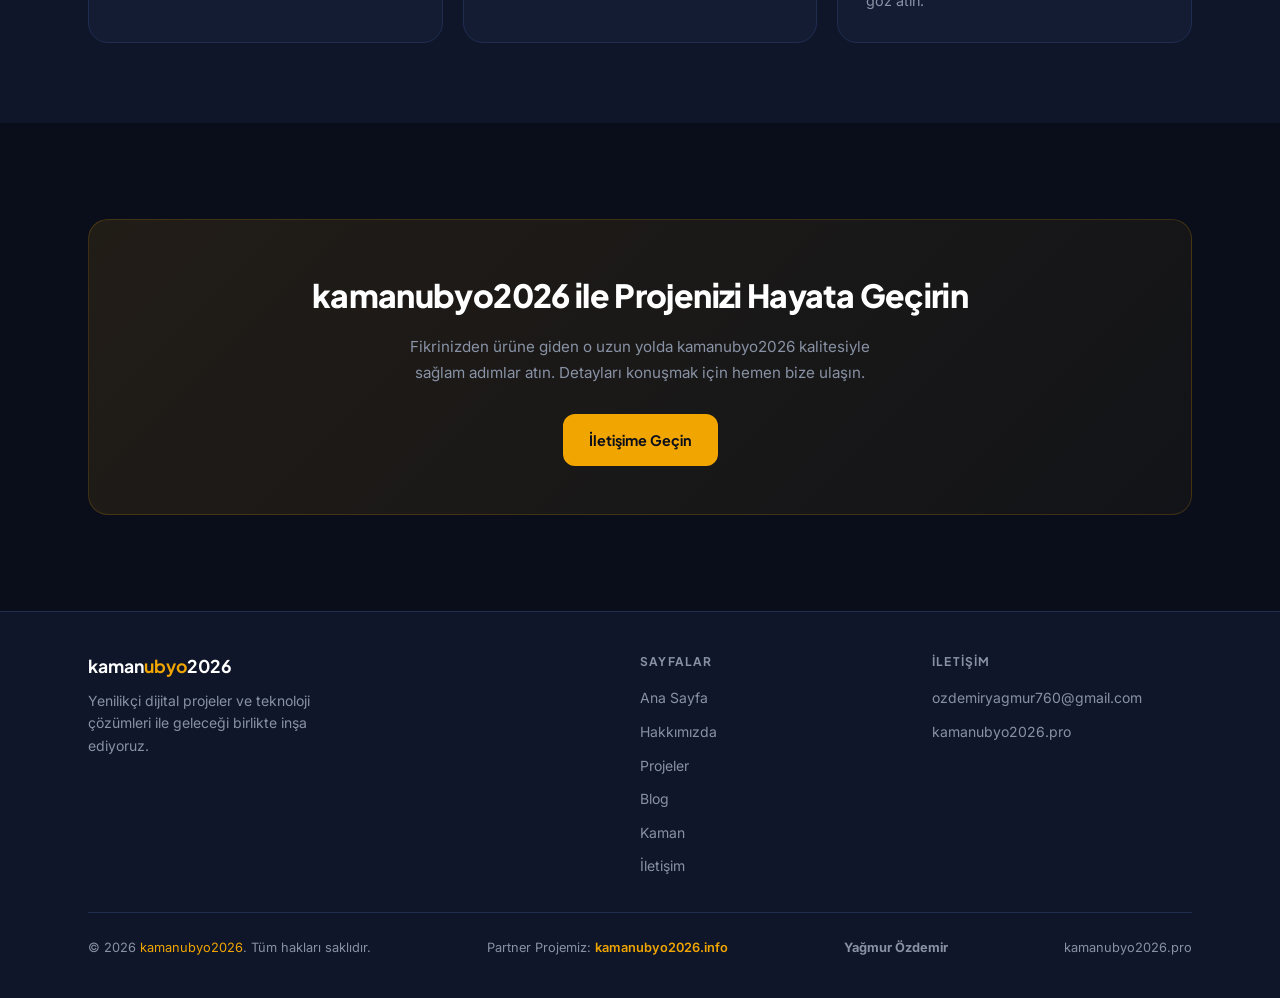
==== commit 5ba70eec: "Update index.html" ====
--- a/index.html
+++ b/index.html
@@ -130,6 +130,7 @@
           <a href="hakkimizda.html"  class="nav-link">Hakkımızda</a>
           <a href="projeler.html"    class="nav-link">Projeler</a>
           <a href="blog.html" class="nav-link">Blog</a>
+          <a href="kaman.html" class="nav-link">Kaman</a>
           <a href="iletisim.html"    class="nav-link">İletişim</a>
         </nav>
       </div>
@@ -261,6 +262,7 @@
             <li><a href="hakkimizda.html">Hakkımızda</a></li>
             <li><a href="projeler.html">Projeler</a></li>
             <li><a href="blog.html">Blog</a></li>
+            <li><a href="kaman.html">Kaman</a></li>
             <li><a href="iletisim.html">İletişim</a></li>
           </ul>
         </nav>
